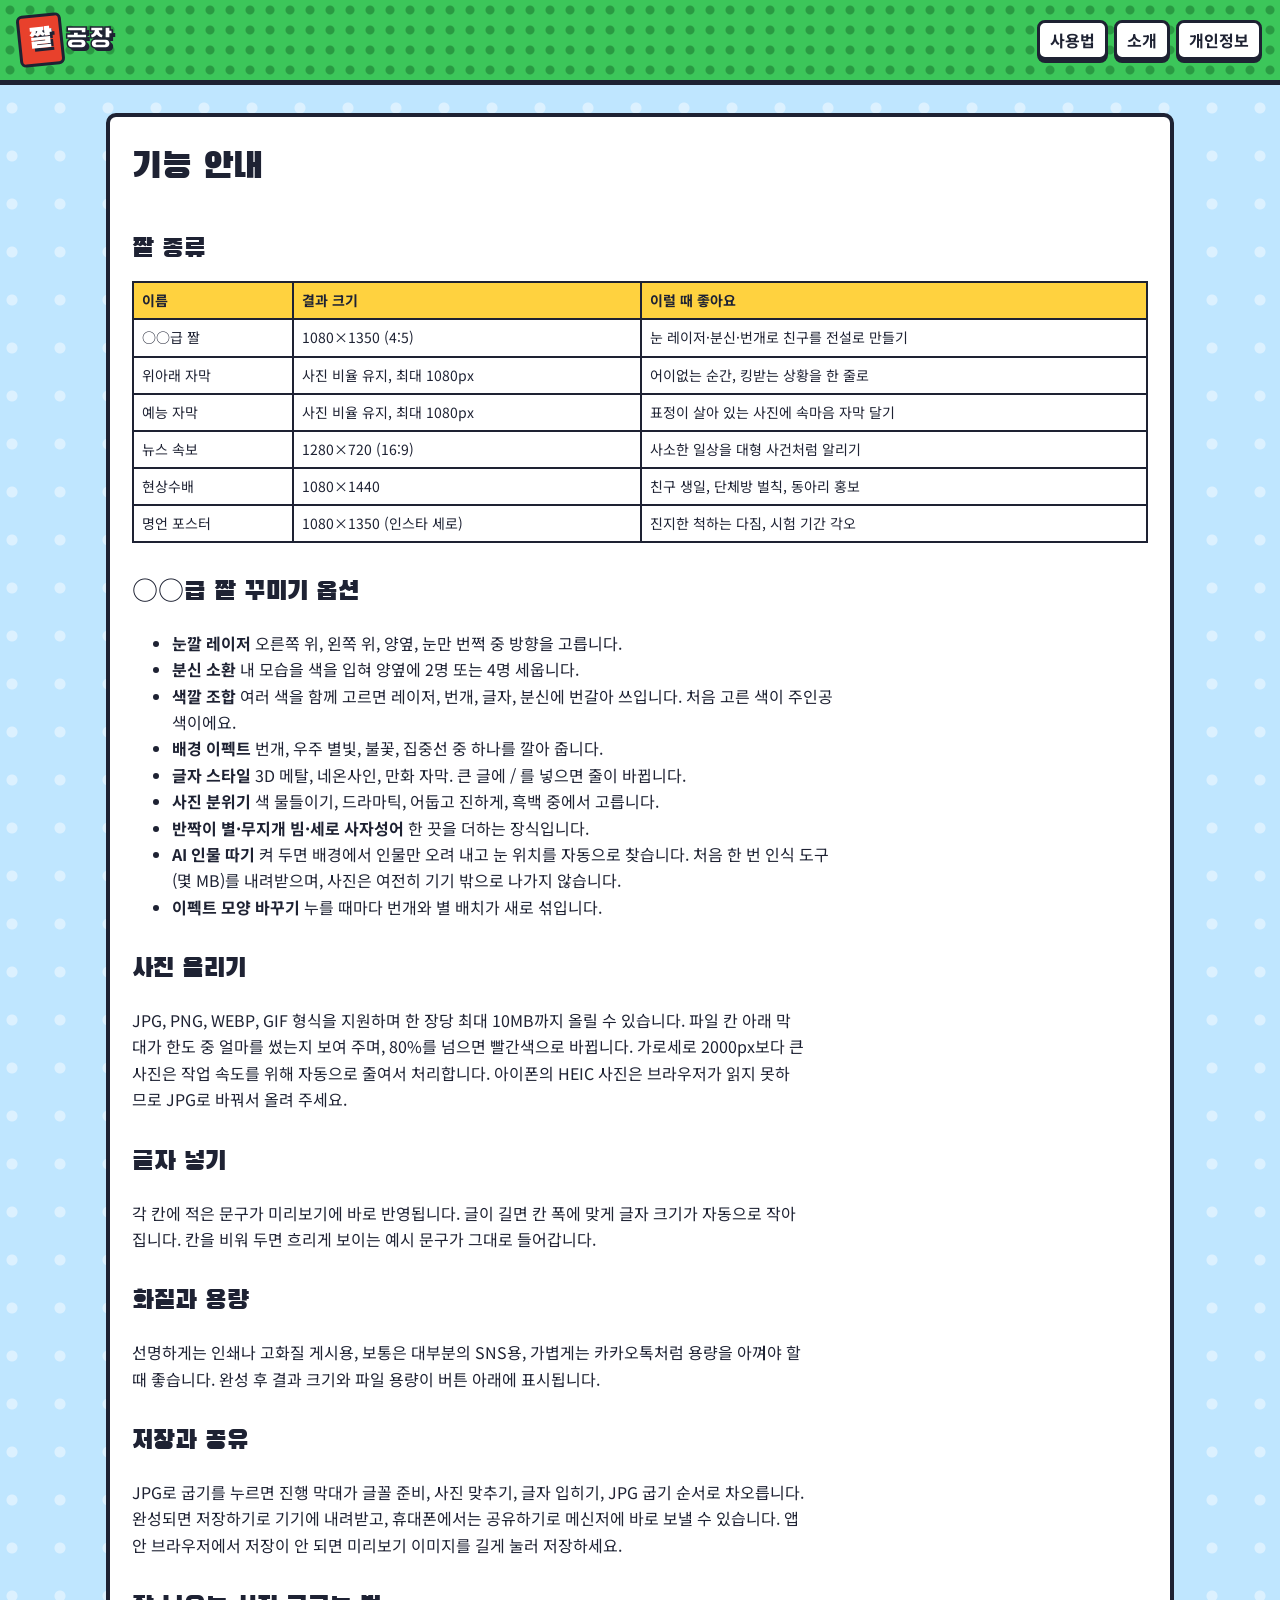
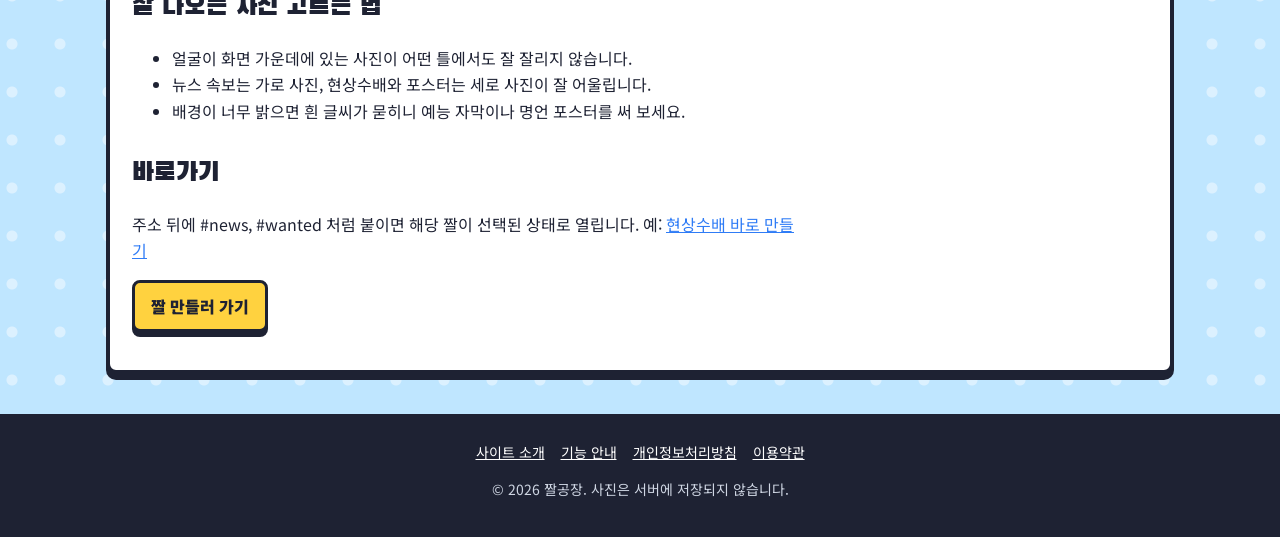
==== guide.html @ f630153b "Add files via upload" ====
<!doctype html>
<html lang="ko">
<head>
<meta charset="utf-8">
<meta name="viewport" content="width=device-width,initial-scale=1">
<title>기능 안내와 사용법 | 짤공장</title>
<meta name="description" content="짤공장의 짤 종류, 사진 업로드 한도, 화질 설정, 저장과 공유 방법, 잘 나오는 사진 고르는 팁을 안내합니다.">
<link rel="canonical" href="https://jjalgongjang.pages.dev/guide.html">
<meta property="og:title" content="기능 안내와 사용법 | 짤공장"><meta property="og:description" content="짤공장의 짤 종류, 사진 업로드 한도, 화질 설정, 저장과 공유 방법, 잘 나오는 사진 고르는 팁을 안내합니다."><meta property="og:url" content="https://jjalgongjang.pages.dev/guide.html"><meta property="og:type" content="article">
<link rel="icon" href="data:image/svg+xml,<svg xmlns='http://www.w3.org/2000/svg' viewBox='0 0 100 100'><text y='.9em' font-size='90'>🧱</text></svg>">
<link href="https://fonts.googleapis.com/css2?family=Black+Han+Sans&family=Noto+Sans+KR:wght@400;700;900&display=swap" rel="stylesheet">
<link rel="stylesheet" href="/style.css">
<!-- <script async src="https://pagead2.googlesyndication.com/pagead/js/adsbygoogle.js?client=ca-pub-XXXXXXXXXXXXXXXX" crossorigin="anonymous"></script> -->
</head>
<body>
<header class="top">
  <a class="logo" href="/" aria-label="짤공장 홈"><span class="logo-brick">짤</span>공장</a>
  <nav class="nav"><a href="/guide.html">사용법</a><a href="/about.html">소개</a><a href="/privacy.html">개인정보</a></nav>
</header>
<main><article class="doc">

<h1>기능 안내</h1>
<h2>짤 종류</h2>
<div class="table-wrap"><table>
<tr><th>이름</th><th>결과 크기</th><th>이럴 때 좋아요</th></tr>
<tr><td>○○급 짤</td><td>1080×1350 (4:5)</td><td>눈 레이저·분신·번개로 친구를 전설로 만들기</td></tr>
<tr><td>위아래 자막</td><td>사진 비율 유지, 최대 1080px</td><td>어이없는 순간, 킹받는 상황을 한 줄로</td></tr>
<tr><td>예능 자막</td><td>사진 비율 유지, 최대 1080px</td><td>표정이 살아 있는 사진에 속마음 자막 달기</td></tr>
<tr><td>뉴스 속보</td><td>1280×720 (16:9)</td><td>사소한 일상을 대형 사건처럼 알리기</td></tr>
<tr><td>현상수배</td><td>1080×1440</td><td>친구 생일, 단체방 벌칙, 동아리 홍보</td></tr>
<tr><td>명언 포스터</td><td>1080×1350 (인스타 세로)</td><td>진지한 척하는 다짐, 시험 기간 각오</td></tr>
</table></div>
<h2>○○급 짤 꾸미기 옵션</h2>
<ul>
<li><b>눈깔 레이저</b> 오른쪽 위, 왼쪽 위, 양옆, 눈만 번쩍 중 방향을 고릅니다.</li>
<li><b>분신 소환</b> 내 모습을 색을 입혀 양옆에 2명 또는 4명 세웁니다.</li>
<li><b>색깔 조합</b> 여러 색을 함께 고르면 레이저, 번개, 글자, 분신에 번갈아 쓰입니다. 처음 고른 색이 주인공 색이에요.</li>
<li><b>배경 이펙트</b> 번개, 우주 별빛, 불꽃, 집중선 중 하나를 깔아 줍니다.</li>
<li><b>글자 스타일</b> 3D 메탈, 네온사인, 만화 자막. 큰 글에 / 를 넣으면 줄이 바뀝니다.</li>
<li><b>사진 분위기</b> 색 물들이기, 드라마틱, 어둡고 진하게, 흑백 중에서 고릅니다.</li>
<li><b>반짝이 별·무지개 빔·세로 사자성어</b> 한 끗을 더하는 장식입니다.</li>
<li><b>AI 인물 따기</b> 켜 두면 배경에서 인물만 오려 내고 눈 위치를 자동으로 찾습니다. 처음 한 번 인식 도구(몇 MB)를 내려받으며, 사진은 여전히 기기 밖으로 나가지 않습니다.</li>
<li><b>이펙트 모양 바꾸기</b> 누를 때마다 번개와 별 배치가 새로 섞입니다.</li>
</ul>
<h2>사진 올리기</h2>
<p>JPG, PNG, WEBP, GIF 형식을 지원하며 한 장당 최대 10MB까지 올릴 수 있습니다. 파일 칸 아래 막대가 한도 중 얼마를 썼는지 보여 주며, 80%를 넘으면 빨간색으로 바뀝니다. 가로세로 2000px보다 큰 사진은 작업 속도를 위해 자동으로 줄여서 처리합니다. 아이폰의 HEIC 사진은 브라우저가 읽지 못하므로 JPG로 바꿔서 올려 주세요.</p>
<h2>글자 넣기</h2>
<p>각 칸에 적은 문구가 미리보기에 바로 반영됩니다. 글이 길면 칸 폭에 맞게 글자 크기가 자동으로 작아집니다. 칸을 비워 두면 흐리게 보이는 예시 문구가 그대로 들어갑니다.</p>
<h2>화질과 용량</h2>
<p>선명하게는 인쇄나 고화질 게시용, 보통은 대부분의 SNS용, 가볍게는 카카오톡처럼 용량을 아껴야 할 때 좋습니다. 완성 후 결과 크기와 파일 용량이 버튼 아래에 표시됩니다.</p>
<h2>저장과 공유</h2>
<p>JPG로 굽기를 누르면 진행 막대가 글꼴 준비, 사진 맞추기, 글자 입히기, JPG 굽기 순서로 차오릅니다. 완성되면 저장하기로 기기에 내려받고, 휴대폰에서는 공유하기로 메신저에 바로 보낼 수 있습니다. 앱 안 브라우저에서 저장이 안 되면 미리보기 이미지를 길게 눌러 저장하세요.</p>
<h2>잘 나오는 사진 고르는 법</h2>
<ul>
<li>얼굴이 화면 가운데에 있는 사진이 어떤 틀에서도 잘 잘리지 않습니다.</li>
<li>뉴스 속보는 가로 사진, 현상수배와 포스터는 세로 사진이 잘 어울립니다.</li>
<li>배경이 너무 밝으면 흰 글씨가 묻히니 예능 자막이나 명언 포스터를 써 보세요.</li>
</ul>
<h2>바로가기</h2>
<p>주소 뒤에 #news, #wanted 처럼 붙이면 해당 짤이 선택된 상태로 열립니다. 예: <a href="/#wanted">현상수배 바로 만들기</a></p>
<p><a class="btn" href="/#tool">짤 만들러 가기</a></p>
</article></main>
<footer class="foot">
  <nav><a href="/about.html">사이트 소개</a><a href="/guide.html">기능 안내</a><a href="/privacy.html">개인정보처리방침</a><a href="/terms.html">이용약관</a></nav>
  <p>© 2026 짤공장. 사진은 서버에 저장되지 않습니다.</p>
</footer>
</body>
</html>
---- style.css ----
/* ===== 토큰 ===== */
:root{
  --ink:#1e2233; --sky:#bfe6ff; --grass:#3cc65a; --grass-d:#2a9a43;
  --brick:#e8412c; --sun:#ffd23f; --blue:#2f7cf6; --paper:#fff;
  --r:10px; --shadow:0 6px 0 var(--ink);
  --display:"Black Han Sans","Noto Sans KR",sans-serif;
  --body:"Noto Sans KR",system-ui,sans-serif;
}
*{box-sizing:border-box}
[hidden]{display:none!important}
html{-webkit-text-size-adjust:100%}
body{margin:0;font-family:var(--body);color:var(--ink);line-height:1.65;
  background:var(--sky) radial-gradient(circle at 12px 12px,rgba(255,255,255,.45) 5px,transparent 6px) 0 0/48px 48px}
a{color:var(--blue)}
img{max-width:100%}
:focus-visible{outline:4px solid var(--sun);outline-offset:2px}

/* ===== 헤더: 초록 베이스플레이트 ===== */
.top{display:flex;align-items:center;justify-content:space-between;gap:12px;padding:14px 18px;
  background:var(--grass) radial-gradient(circle at 10px 10px,var(--grass-d) 4px,transparent 5px) 0 0/20px 20px;
  border-bottom:5px solid var(--ink)}
.logo{font-family:var(--display);font-size:28px;color:#fff;text-decoration:none;-webkit-text-stroke:1.5px var(--ink);text-shadow:3px 3px 0 var(--ink)}
.logo-brick{display:inline-block;background:var(--brick);padding:0 8px;margin-right:2px;border:3px solid var(--ink);border-radius:6px;transform:rotate(-6deg);-webkit-text-stroke:0}
.nav{display:flex;gap:6px;flex-wrap:wrap}
.nav a{color:var(--ink);font-weight:700;text-decoration:none;background:#fff;border:3px solid var(--ink);border-radius:8px;padding:4px 10px;box-shadow:0 3px 0 var(--ink)}
.nav a:hover{background:var(--sun)}

main{max-width:1100px;margin:0 auto;padding:0 16px 40px}

/* ===== 히어로: 블록 글자 ===== */
.hero{padding:40px 4px 20px}
.hero-title{font-family:var(--display);font-weight:400;font-size:clamp(40px,9vw,84px);line-height:1.05;margin:0;color:var(--sun);
  -webkit-text-stroke:3px var(--ink);text-shadow:4px 4px 0 var(--ink),8px 8px 0 var(--brick);transform:rotate(-1.5deg);transform-origin:left}
.hero-sub{max-width:34em;font-size:17px;margin:22px 0 0}

/* ===== 공통 패널/버튼 ===== */
.panel{background:var(--paper);border:4px solid var(--ink);border-radius:var(--r);box-shadow:var(--shadow);padding:18px}
.btn{display:inline-flex;align-items:center;justify-content:center;gap:6px;font:inherit;font-weight:900;font-size:16px;
  color:var(--ink);background:var(--sun);border:3px solid var(--ink);border-radius:8px;padding:10px 16px;
  box-shadow:0 5px 0 var(--ink);cursor:pointer;text-decoration:none;transition:transform .06s,box-shadow .06s}
.btn:active{transform:translateY(4px);box-shadow:0 1px 0 var(--ink)}
.btn:disabled{opacity:.45;cursor:not-allowed;transform:none;box-shadow:0 5px 0 var(--ink)}
.btn-big{width:100%;font-family:var(--display);font-weight:400;font-size:26px;padding:14px;background:var(--brick);color:#fff;-webkit-text-stroke:1px var(--ink)}
.btn-green{background:var(--grass);color:#fff}
.btn-blue{background:var(--blue);color:#fff}
.btn-ghost{background:#fff;padding:6px 10px;font-size:14px}

/* ===== 도구 레이아웃 ===== */
.tool{display:grid;grid-template-columns:1fr;gap:22px;margin:10px 0 36px}
@media(min-width:880px){.tool{grid-template-columns:1.05fr 1fr;align-items:start}.panel-right{position:sticky;top:16px}}
.step-title{display:flex;align-items:center;gap:10px;font-family:var(--display);font-weight:400;font-size:22px;margin:20px 0 10px}
.step-title:first-child{margin-top:0}
.step-no{display:grid;place-items:center;width:34px;height:34px;background:var(--blue);color:#fff;border:3px solid var(--ink);border-radius:8px;font-size:18px}

.drop{display:flex;flex-direction:column;align-items:center;gap:4px;padding:26px 12px;text-align:center;cursor:pointer;
  border:4px dashed var(--ink);border-radius:var(--r);background:#f3faff;transition:background .15s}
.drop:hover,.drop.over{background:#fff5c2}
.drop-icon{font-size:40px;line-height:1}
.drop-hint{font-size:14px;opacity:.7}
.file-info{display:flex;align-items:center;gap:12px;margin-top:10px;padding:10px;border:3px solid var(--ink);border-radius:8px;background:#f7f7f7}
.file-info img{width:64px;height:64px;object-fit:cover;border:3px solid var(--ink);border-radius:6px}
.file-meta{flex:1;min-width:0;display:flex;flex-direction:column;font-size:14px}
.file-meta b{white-space:nowrap;overflow:hidden;text-overflow:ellipsis}
.quota{height:10px;border:2px solid var(--ink);border-radius:5px;background:#fff;margin:4px 0 2px;overflow:hidden}
.quota-bar{height:100%;width:0;background:var(--grass)}
.quota-bar.warn{background:var(--brick)}
.limit-note{font-size:13px;opacity:.75;margin:8px 0 0}
.msg{margin:8px 0 0;padding:8px 10px;background:#ffe1dc;border:3px solid var(--brick);border-radius:8px;font-weight:700;font-size:14px}

.meme-grid{display:grid;grid-template-columns:repeat(auto-fill,minmax(96px,1fr));gap:10px}
.meme-tile{font:inherit;display:flex;flex-direction:column;align-items:center;gap:2px;padding:10px 4px;cursor:pointer;
  border:3px solid var(--ink);border-radius:8px;box-shadow:0 4px 0 var(--ink);font-weight:700;font-size:14px;color:var(--ink)}
.meme-tile span{font-size:28px;line-height:1.2}
.meme-tile:nth-child(4n+1){background:#ffe27a}.meme-tile:nth-child(4n+2){background:#9fd8ff}
.meme-tile:nth-child(4n+3){background:#ffb3a7}.meme-tile:nth-child(4n+4){background:#a6ecb5}
.meme-tile[aria-checked="true"]{outline:4px solid var(--ink);outline-offset:2px;transform:translateY(-3px) rotate(-2deg)}

.fields{display:flex;flex-direction:column;gap:10px}
.field label{display:block;font-weight:700;font-size:14px;margin-bottom:3px}
.field input{width:100%;font:inherit;font-size:16px;padding:9px 10px;border:3px solid var(--ink);border-radius:8px;background:#fff}
.quality{display:flex;align-items:center;gap:8px;margin-top:14px;font-weight:700;font-size:14px}
.quality select{font:inherit;padding:6px;border:3px solid var(--ink);border-radius:8px;background:#fff}

.preview-wrap{position:relative;border:4px solid var(--ink);border-radius:8px;overflow:hidden;background:#dde3ea;
  background-image:linear-gradient(45deg,#ccd3dc 25%,transparent 25%,transparent 75%,#ccd3dc 75%),linear-gradient(45deg,#ccd3dc 25%,transparent 25%,transparent 75%,#ccd3dc 75%);
  background-size:24px 24px;background-position:0 0,12px 12px;margin-bottom:14px}
#canvas{display:block;width:100%;height:auto}
.empty{position:absolute;inset:0;display:grid;place-items:center;text-align:center;font-family:var(--display);font-size:24px;color:#8792a2}
.progress{display:flex;align-items:center;gap:10px;margin-bottom:12px;font-weight:700;font-size:14px}
.progress-track{flex:1;height:22px;border:3px solid var(--ink);border-radius:6px;background:#fff;overflow:hidden}
.progress-fill{height:100%;width:0;transition:width .2s;
  background:repeating-linear-gradient(90deg,var(--grass) 0 20px,var(--grass-d) 20px 24px)}
.result{display:flex;flex-wrap:wrap;align-items:center;gap:10px;margin-top:14px}
.result small{width:100%;opacity:.75}

/* ===== 본문 콘텐츠 ===== */
.content,.doc{background:#fff;border:4px solid var(--ink);border-radius:var(--r);box-shadow:var(--shadow);padding:22px}
.doc{margin-top:28px}
.content h2,.doc h2{font-family:var(--display);font-weight:400;font-size:26px;margin:28px 0 10px}
.content h2:first-child,.doc h1{margin-top:0}
.doc h1{font-family:var(--display);font-weight:400;font-size:36px}
.content p,.doc p,.doc li,.howto li{max-width:42em}
.howto{padding-left:1.3em}.howto li{margin:6px 0}.howto b{margin-right:6px}
.meme-list{padding-left:1.1em}
details{border:3px solid var(--ink);border-radius:8px;padding:8px 12px;margin:8px 0;background:#f3faff}
summary{font-weight:700;cursor:pointer}
.table-wrap{overflow-x:auto}
.doc table{border-collapse:collapse;width:100%;font-size:14px}
.doc th,.doc td{border:2px solid var(--ink);padding:6px 8px;text-align:left;vertical-align:top}
.doc th{background:var(--sun)}

.ad-slot{margin:16px 0}
.ad-slot:empty{display:none}

.foot{border-top:5px solid var(--ink);background:var(--ink);color:#cfd6e3;padding:22px 18px;text-align:center;font-size:14px}
.foot nav{display:flex;flex-wrap:wrap;justify-content:center;gap:6px 16px;margin-bottom:6px}
.foot a{color:#fff}

@media(prefers-reduced-motion:reduce){*{transition:none!important}}

/* ===== 입력칸 확장 (select/chips/range/toggle/points) ===== */
.field .label{display:block;font-weight:700;font-size:14px;margin-bottom:3px}
.field select{width:100%;font:inherit;font-size:16px;padding:9px 10px;border:3px solid var(--ink);border-radius:8px;background:#fff}
.field input[type=range]{width:100%;accent-color:var(--brick)}
.field output{display:inline-block;min-width:2ch;background:var(--sun);border:2px solid var(--ink);border-radius:5px;padding:0 5px;font-size:13px}
.chips{display:flex;flex-wrap:wrap;gap:6px}
.chip input{position:absolute;opacity:0;pointer-events:none}
.chip span{display:inline-flex;align-items:center;gap:6px;padding:5px 10px;border:3px solid var(--ink);border-radius:20px;background:#fff;font-weight:700;font-size:14px;cursor:pointer}
.chip span::before{content:"";width:14px;height:14px;border-radius:50%;background:var(--c);border:2px solid var(--ink)}
.chip input:checked+span{background:var(--ink);color:#fff;transform:translateY(-2px)}
.chip input:focus-visible+span{outline:4px solid var(--sun)}
.switch{display:flex;align-items:center;gap:10px;font-weight:700;font-size:14px;cursor:pointer}
.switch input{appearance:none;flex:none;width:48px;height:28px;border:3px solid var(--ink);border-radius:8px;background:#ddd;position:relative;cursor:pointer}
.switch input::after{content:"";position:absolute;top:2px;left:2px;width:18px;height:18px;background:#fff;border:2px solid var(--ink);border-radius:4px;transition:left .12s}
.switch input:checked{background:var(--grass)}
.switch input:checked::after{left:22px}
.hint{margin:0;font-size:13px;opacity:.85}
.hint .btn{margin-top:6px}
#canvas.tappable{cursor:crosshair}
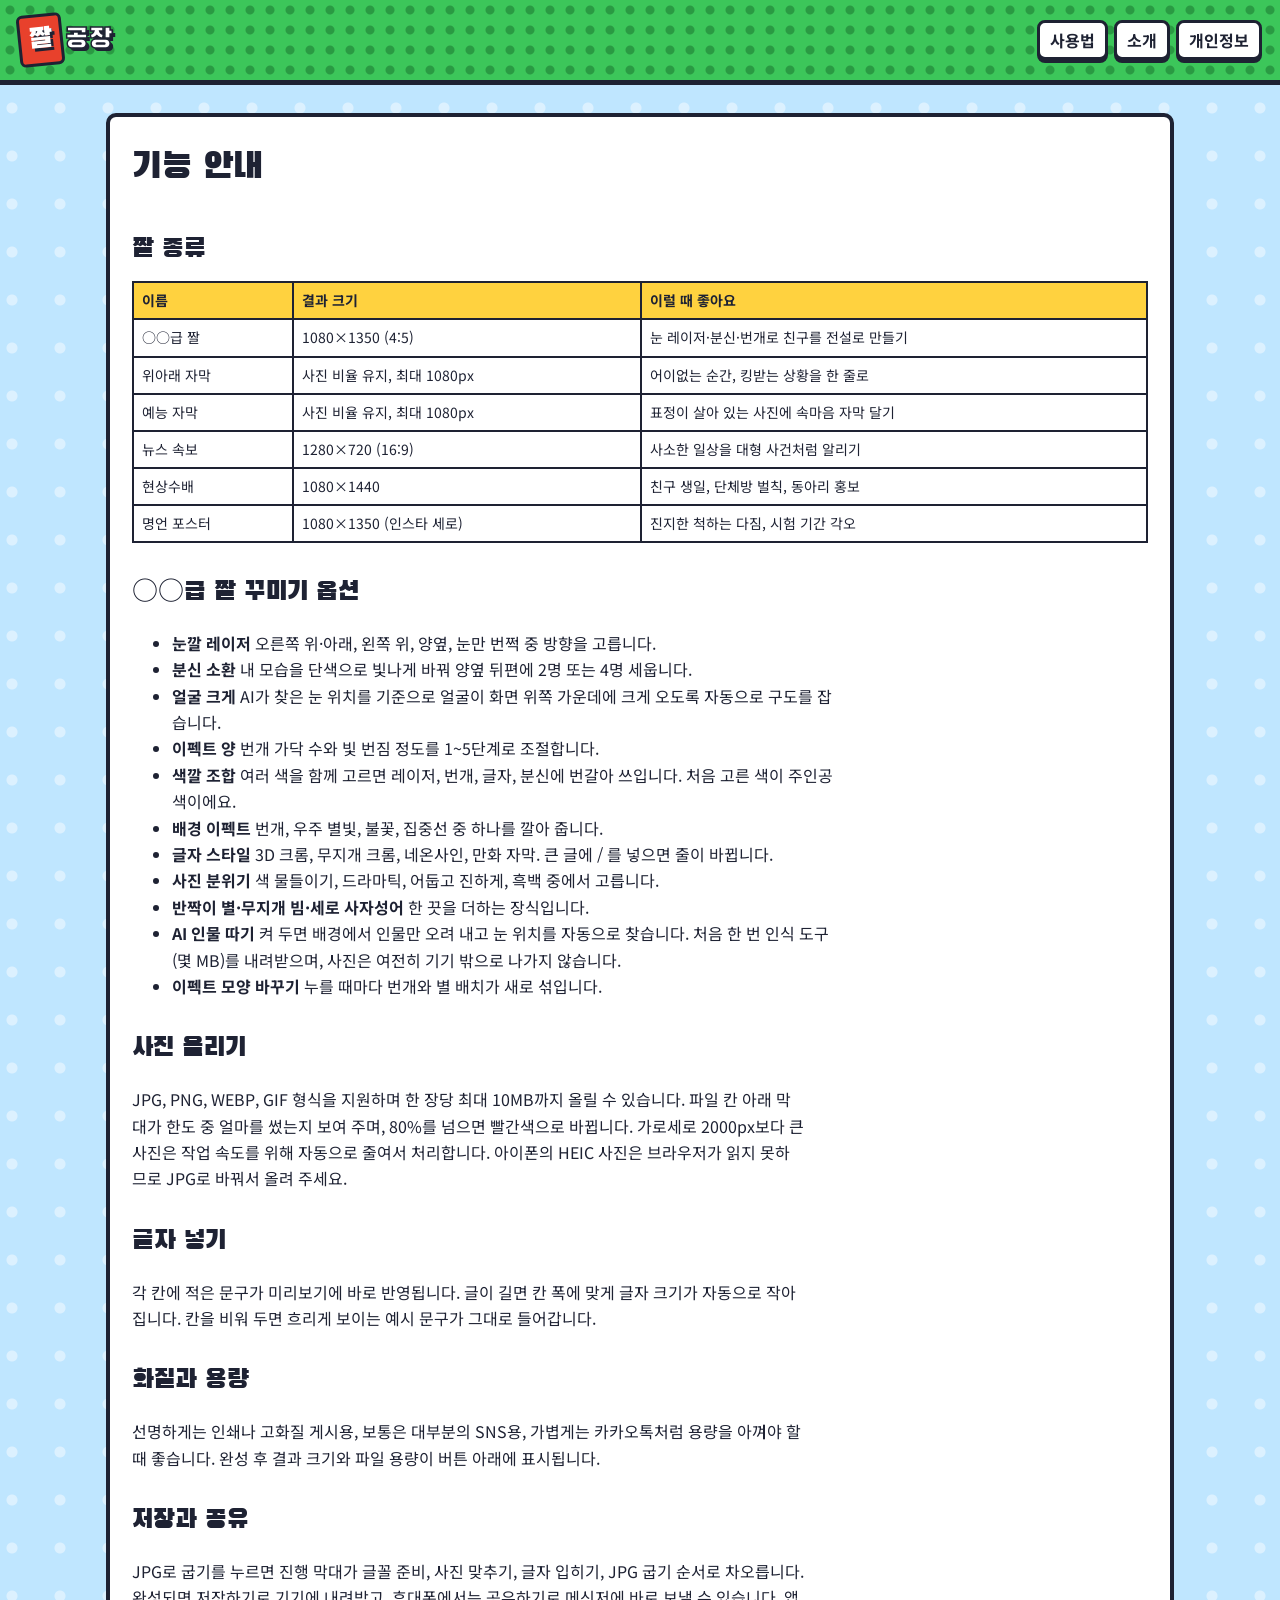
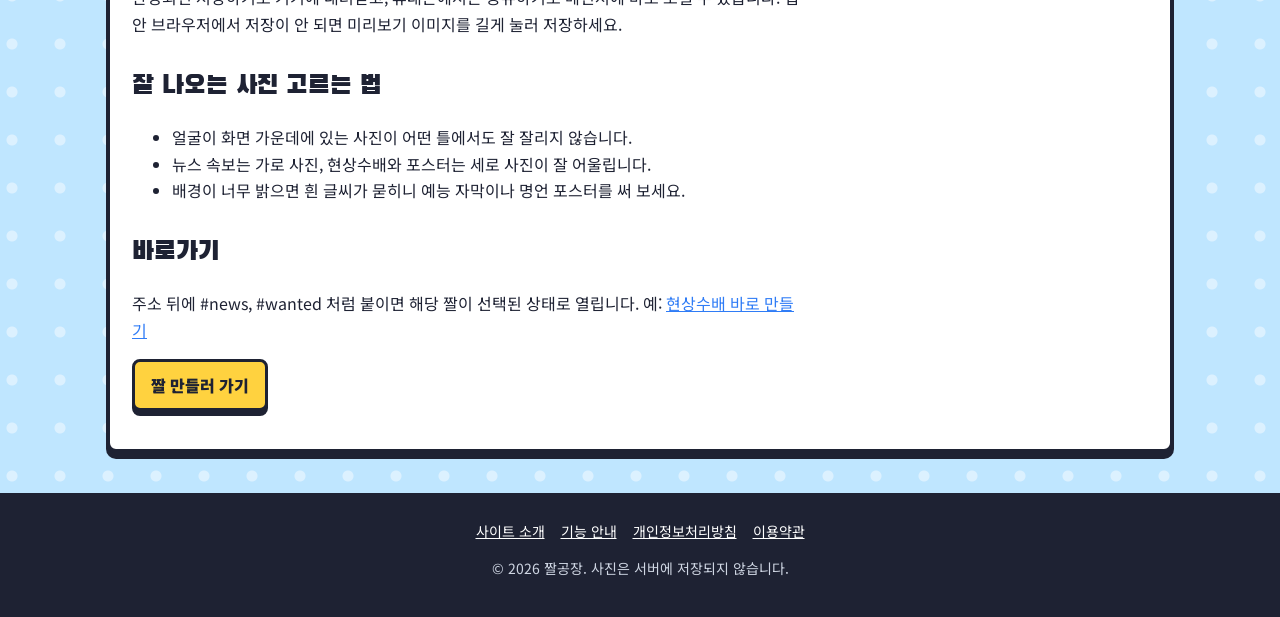
==== commit fcb4f6ea: "Add files via upload" ====
--- a/guide.html
+++ b/guide.html
@@ -32,11 +32,13 @@
 </table></div>
 <h2>○○급 짤 꾸미기 옵션</h2>
 <ul>
-<li><b>눈깔 레이저</b> 오른쪽 위, 왼쪽 위, 양옆, 눈만 번쩍 중 방향을 고릅니다.</li>
-<li><b>분신 소환</b> 내 모습을 색을 입혀 양옆에 2명 또는 4명 세웁니다.</li>
+<li><b>눈깔 레이저</b> 오른쪽 위·아래, 왼쪽 위, 양옆, 눈만 번쩍 중 방향을 고릅니다.</li>
+<li><b>분신 소환</b> 내 모습을 단색으로 빛나게 바꿔 양옆 뒤편에 2명 또는 4명 세웁니다.</li>
+<li><b>얼굴 크게</b> AI가 찾은 눈 위치를 기준으로 얼굴이 화면 위쪽 가운데에 크게 오도록 자동으로 구도를 잡습니다.</li>
+<li><b>이펙트 양</b> 번개 가닥 수와 빛 번짐 정도를 1~5단계로 조절합니다.</li>
 <li><b>색깔 조합</b> 여러 색을 함께 고르면 레이저, 번개, 글자, 분신에 번갈아 쓰입니다. 처음 고른 색이 주인공 색이에요.</li>
 <li><b>배경 이펙트</b> 번개, 우주 별빛, 불꽃, 집중선 중 하나를 깔아 줍니다.</li>
-<li><b>글자 스타일</b> 3D 메탈, 네온사인, 만화 자막. 큰 글에 / 를 넣으면 줄이 바뀝니다.</li>
+<li><b>글자 스타일</b> 3D 크롬, 무지개 크롬, 네온사인, 만화 자막. 큰 글에 / 를 넣으면 줄이 바뀝니다.</li>
 <li><b>사진 분위기</b> 색 물들이기, 드라마틱, 어둡고 진하게, 흑백 중에서 고릅니다.</li>
 <li><b>반짝이 별·무지개 빔·세로 사자성어</b> 한 끗을 더하는 장식입니다.</li>
 <li><b>AI 인물 따기</b> 켜 두면 배경에서 인물만 오려 내고 눈 위치를 자동으로 찾습니다. 처음 한 번 인식 도구(몇 MB)를 내려받으며, 사진은 여전히 기기 밖으로 나가지 않습니다.</li>
